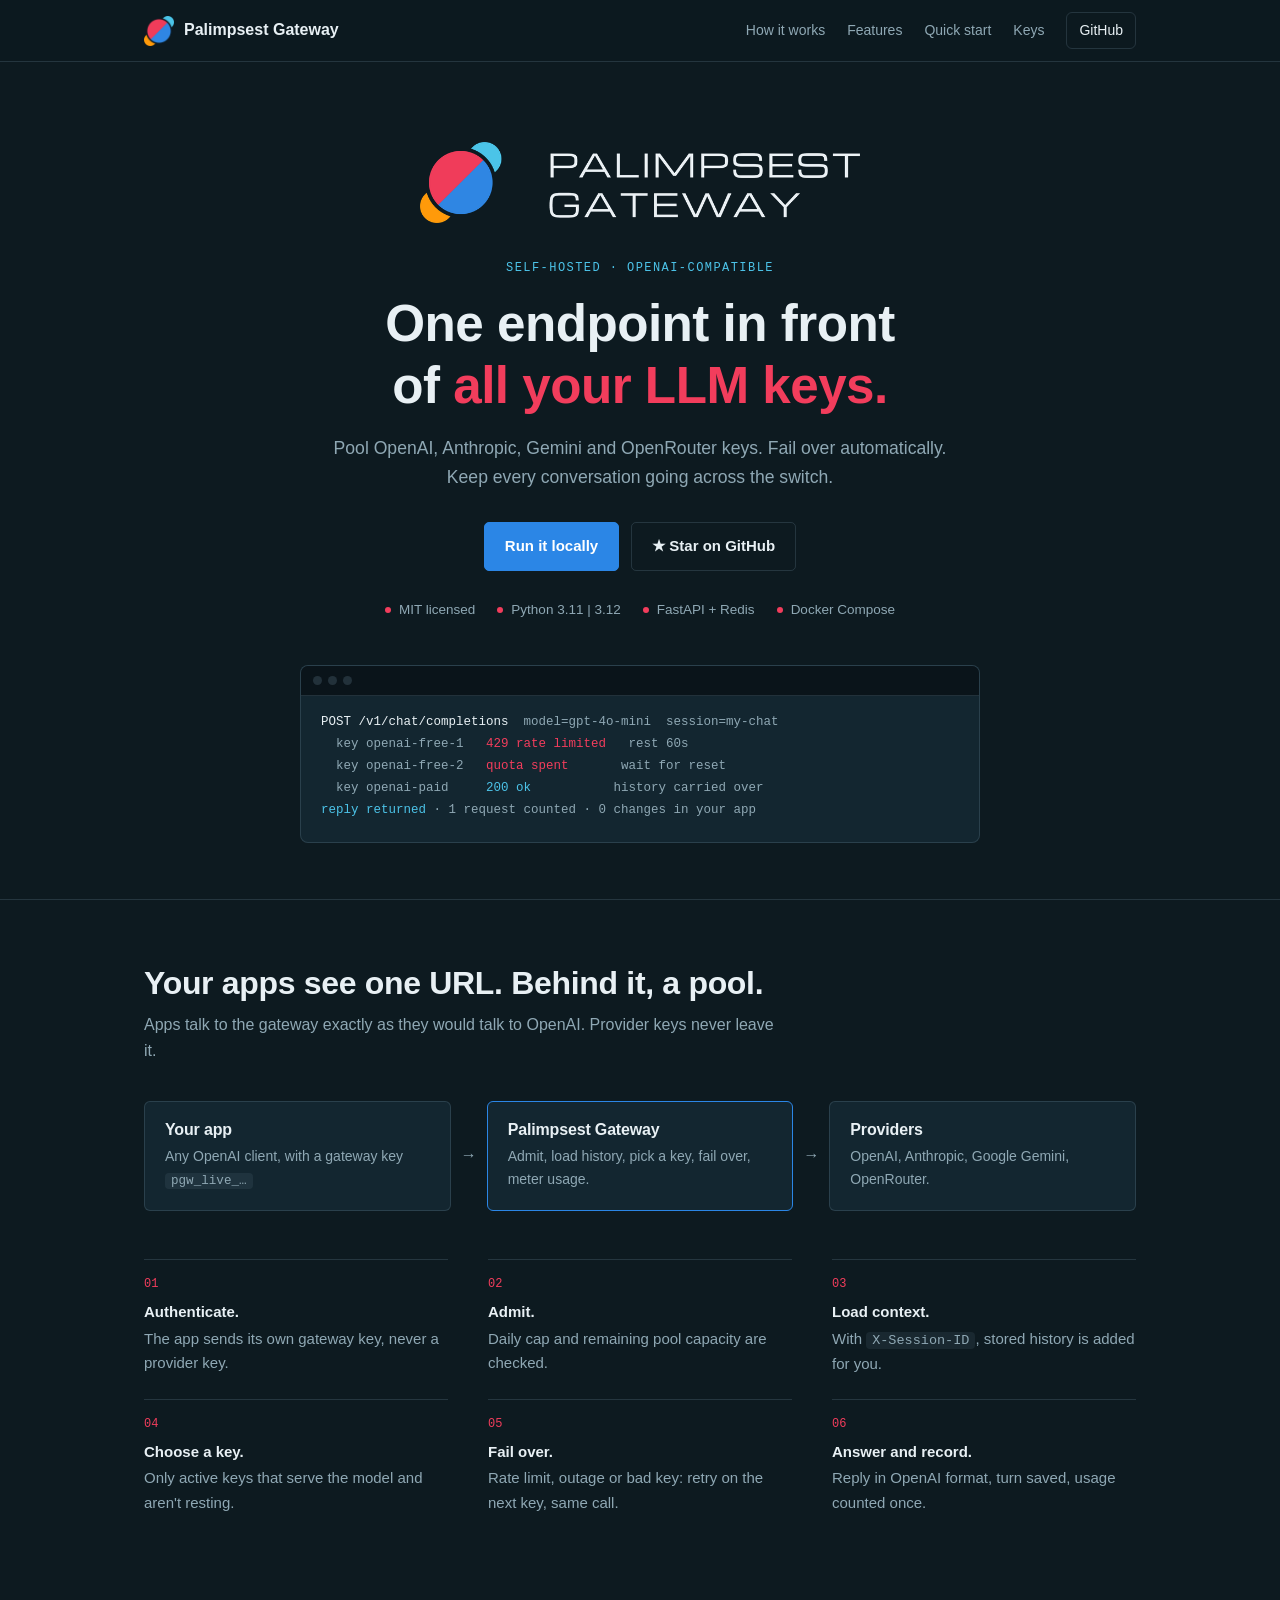
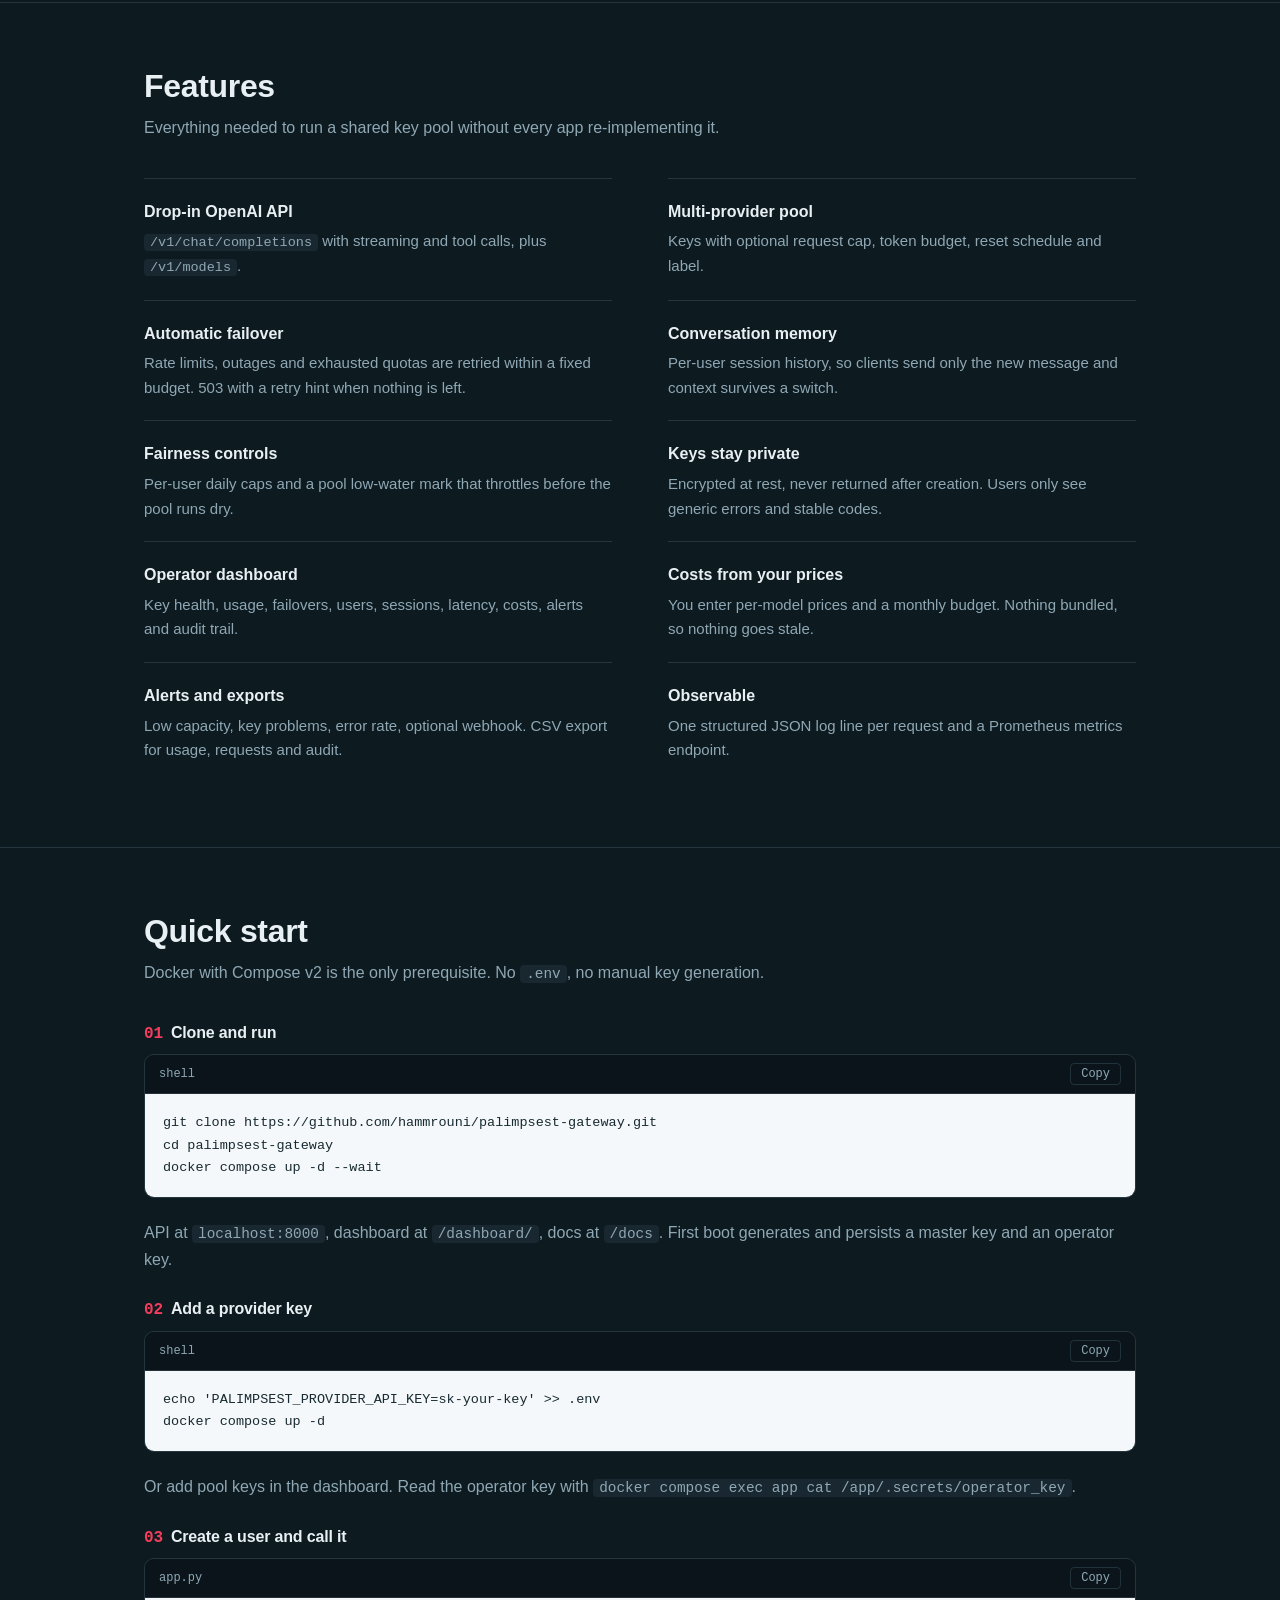
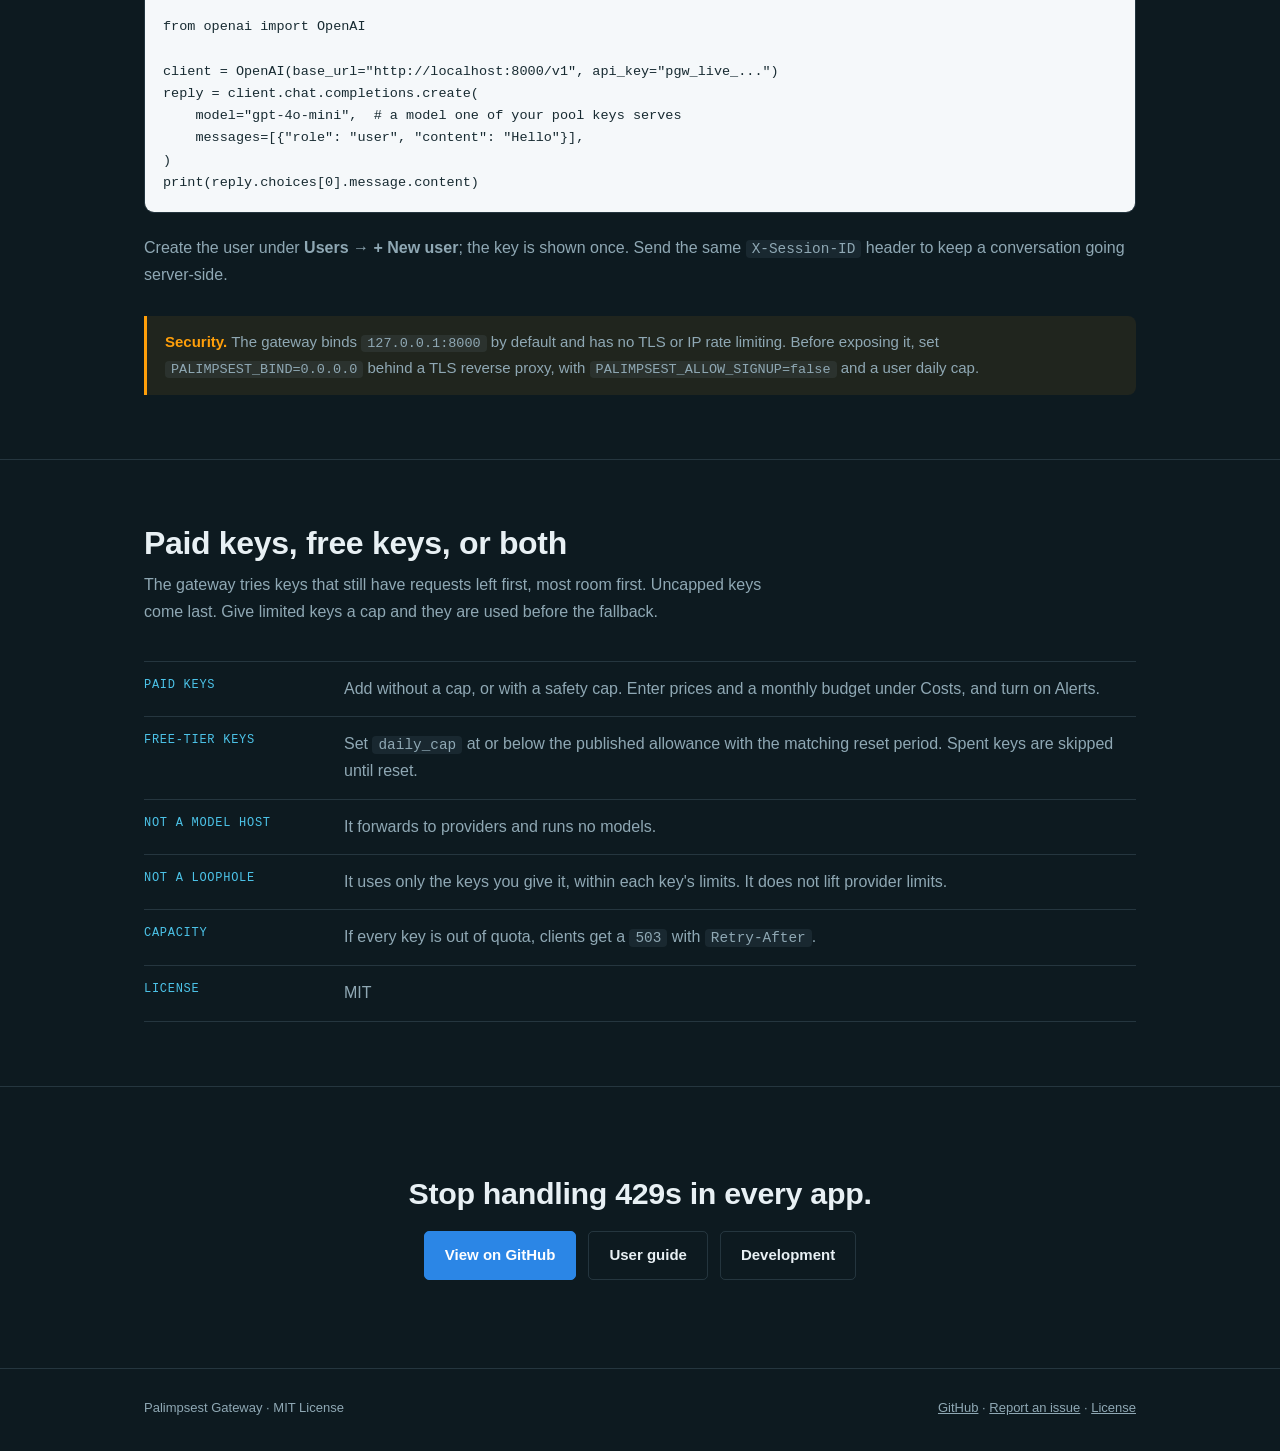
==== site/index.html @ 776d11e3 "ci: add GitHub Pages workflow to publish site/ Deploy site/ to GitHub Pages on pushes to main that t" ====
<!DOCTYPE html>
<html lang="en">
<head>
<meta charset="utf-8">
<meta name="viewport" content="width=device-width, initial-scale=1">
<title>Palimpsest Gateway — One OpenAI-compatible endpoint for all your LLM keys</title>
<meta name="description" content="Self-hosted, OpenAI-compatible gateway. Pool OpenAI, Anthropic, Gemini and OpenRouter keys, fail over automatically, and keep every conversation going. MIT licensed.">
<meta name="theme-color" content="#0d1a20">
<link rel="canonical" href="https://hammrouni.github.io/palimpsest-gateway/">
<meta property="og:type" content="website">
<meta property="og:title" content="Palimpsest Gateway — One OpenAI-compatible endpoint for all your LLM keys">
<meta property="og:description" content="Pool provider keys, fail over automatically, keep conversations going. Self-hosted and MIT licensed.">
<meta property="og:image" content="https://hammrouni.github.io/palimpsest-gateway/assets/icon-512.png">
<meta name="twitter:card" content="summary">
<link rel="icon" href="assets/favicon.ico" sizes="48x48">
<link rel="icon" href="assets/icon-32.png" type="image/png" sizes="32x32">
<link rel="apple-touch-icon" href="assets/apple-touch-icon.png">
<style>
  :root {
    --bg: #0d1a20;
    --bg-2: #132630;
    --bg-3: #0a141a;
    --line: rgba(160, 200, 220, 0.16);
    --text: #e8f0f4;
    --dim: #8fa8b4;
    --red: #f23d5c;
    --blue: #2b86e6;
    --cyan: #4cc3e8;
    --orange: #ff9f0a;
    --paper: #f5f8fa;
    --paper-text: #182b32;
    --mono: ui-monospace, "SFMono-Regular", Menlo, Consolas, monospace;
    --sans: -apple-system, BlinkMacSystemFont, "Segoe UI", Roboto, sans-serif;
  }
  * { box-sizing: border-box; }
  html { scroll-behavior: smooth; color-scheme: dark; }
  body {
    margin: 0; background: var(--bg); color: var(--text);
    font: 16px/1.65 var(--sans); -webkit-font-smoothing: antialiased;
  }
  a { color: var(--cyan); }
  a:focus-visible, button:focus-visible { outline: 2px solid var(--cyan); outline-offset: 3px; }
  .wrap { max-width: 1040px; margin: 0 auto; padding: 0 24px; }
  h1, h2, h3 { margin: 0; line-height: 1.2; letter-spacing: -.01em; }
  code { font-family: var(--mono); font-size: .9em; background: rgba(160,200,220,.08); padding: 1px 6px; border-radius: 4px; }

  /* header */
  .top { position: sticky; top: 0; z-index: 10; background: rgba(13,26,32,.8); backdrop-filter: blur(8px); border-bottom: 1px solid var(--line); }
  .top .wrap { display: flex; align-items: center; justify-content: space-between; gap: 16px; padding-top: 12px; padding-bottom: 12px; flex-wrap: wrap; }
  .brand { display: flex; align-items: center; gap: 10px; color: var(--text); text-decoration: none; font-weight: 600; }
  .brand img { width: 30px; height: 30px; }
  .links { display: flex; align-items: center; gap: 22px; font-size: 14px; flex-wrap: wrap; }
  .links a { color: var(--dim); text-decoration: none; }
  .links a:hover { color: var(--text); }
  .links .gh { color: var(--text); border: 1px solid var(--line); border-radius: 6px; padding: 6px 12px; }
  .links .gh:hover { border-color: var(--cyan); }
  @media (max-width: 640px) {
    .top .wrap { flex-wrap: nowrap; }
    .links a:not(.gh) { display: none; }
  }
  section[id] { scroll-margin-top: 64px; }

  /* hero */
  .hero { padding: 80px 0 56px; text-align: center; }
  .hero .logo { width: min(100%, 440px); height: auto; margin: 0 auto 36px; display: block; }
  .kicker { font-family: var(--mono); font-size: 12px; letter-spacing: .12em; text-transform: uppercase; color: var(--cyan); margin: 0 0 14px; }
  .hero h1 { font-size: clamp(2rem, 5vw, 3.2rem); max-width: 18ch; margin: 0 auto 18px; }
  .hero h1 em { font-style: normal; color: var(--red); }
  .lede { color: var(--dim); font-size: 1.1rem; max-width: 640px; margin: 0 auto 30px; }
  .actions { display: flex; flex-wrap: wrap; gap: 12px; justify-content: center; }
  .btn { display: inline-block; padding: 11px 20px; border-radius: 5px; text-decoration: none; font-weight: 600; font-size: 15px; border: 1px solid var(--line); color: var(--text); transition: border-color .15s, background .15s; }
  .btn:hover { border-color: var(--cyan); }
  .btn.primary { background: var(--blue); border-color: var(--blue); color: #fff; }
  .btn.primary:hover { background: #4a9bf0; border-color: #4a9bf0; }
  .badges { display: flex; flex-wrap: wrap; gap: 8px 22px; justify-content: center; list-style: none; padding: 0; margin: 28px 0 0; }
  .badges li { position: relative; padding-left: 14px; font-size: 13.5px; color: var(--dim); }
  .badges li::before { content: ""; position: absolute; left: 0; top: .6em; width: 6px; height: 6px; border-radius: 50%; background: var(--red); }

  /* sections */
  section { padding: 64px 0; border-top: 1px solid var(--line); }
  .sec-head { margin-bottom: 36px; max-width: 640px; }
  .sec-head h2 { font-size: clamp(1.5rem, 3vw, 2rem); margin-bottom: 10px; }
  .sec-head p { color: var(--dim); margin: 0; }

  /* flow */
  .flow { display: flex; align-items: stretch; gap: 0; flex-wrap: wrap; justify-content: center; }
  .node { flex: 1 1 200px; background: var(--bg-2); border: 1px solid var(--line); border-radius: 6px; padding: 18px 20px; }
  .node h3 { font-size: 1rem; margin-bottom: 6px; }
  .node p { margin: 0; color: var(--dim); font-size: 14px; }
  .node.core { border-color: var(--blue); }
  .arrow { flex: 0 0 36px; display: flex; align-items: center; justify-content: center; color: var(--dim); font-family: var(--mono); }
  @media (max-width: 760px) { .arrow { flex-basis: 100%; height: 28px; transform: rotate(90deg); } }

  .steps { counter-reset: s; list-style: none; padding: 0; margin: 48px 0 0; display: grid; grid-template-columns: repeat(3, 1fr); gap: 0 40px; }
  .steps li { counter-increment: s; padding: 18px 0 22px; border-top: 1px solid var(--line); color: var(--dim); font-size: 15px; }
  .steps li::before { content: "0" counter(s); display: block; font: 12px/1 var(--mono); color: var(--red); margin-bottom: 10px; }
  .steps li b { display: block; color: var(--text); font-weight: 600; margin-bottom: 2px; }
  @media (max-width: 860px) { .steps { grid-template-columns: repeat(2, 1fr); } }
  @media (max-width: 560px) { .steps { grid-template-columns: 1fr; } }

  /* features: flat list, no boxes */
  .feature-list { display: grid; grid-template-columns: repeat(2, 1fr); gap: 0 56px; margin: 0; }
  .feature-list > div { padding: 20px 0; border-top: 1px solid var(--line); }
  .feature-list dt { font-weight: 600; margin-bottom: 4px; }
  .feature-list dd { margin: 0; color: var(--dim); font-size: 15px; }
  @media (max-width: 720px) { .feature-list { grid-template-columns: 1fr; } }

  /* hero terminal */
  .hero-panel { max-width: 680px; margin: 44px auto 0; text-align: left; border: 1px solid var(--line); border-radius: 8px; background: var(--bg-2); overflow: hidden; }
  .panel-chrome { display: flex; gap: 6px; padding: 10px 12px; background: var(--bg-3); border-bottom: 1px solid var(--line); }
  .panel-chrome span { width: 9px; height: 9px; border-radius: 50%; background: var(--line); }
  .panel-body { margin: 0; padding: 16px 20px 20px; font: 12.5px/1.75 var(--mono); color: var(--dim); overflow-x: auto; white-space: pre; }
  .panel-body .p { color: var(--text); }
  .panel-body .bad { color: var(--red); }
  .panel-body .ok { color: var(--cyan); }
  @media (max-width: 640px) {
    .hero { padding: 48px 0 40px; }
    .panel-body { font-size: 11px; padding: 14px; }
    section { padding: 48px 0; }
  }

  /* table */
  .spec { width: 100%; border-collapse: collapse; }
  .spec tr { border-top: 1px solid var(--line); }
  .spec tr:last-child { border-bottom: 1px solid var(--line); }
  .spec th, .spec td { text-align: left; padding: 14px 0; vertical-align: top; font-weight: 400; }
  .spec th { font-family: var(--mono); font-size: 12px; letter-spacing: .06em; text-transform: uppercase; color: var(--cyan); width: 200px; padding-right: 20px; }
  .spec td { color: var(--dim); }
  @media (max-width: 620px) { .spec th, .spec td { display: block; width: auto; padding: 4px 0; } .spec th { padding-top: 14px; } .spec td { padding-bottom: 14px; } }

  /* code */
  .term { margin: 0 0 22px; border-radius: 10px; overflow: hidden; border: 1px solid var(--line); }
  .term-bar { display: flex; justify-content: space-between; align-items: center; background: var(--bg-3); padding: 8px 14px; font: 12px var(--mono); color: var(--dim); border-bottom: 1px solid var(--line); }
  .term pre { margin: 0; padding: 18px; background: var(--paper); color: var(--paper-text); overflow-x: auto; font: 13.5px/1.65 var(--mono); }
  .copy-btn { background: none; border: 1px solid var(--line); color: var(--dim); font: 12px var(--mono); padding: 3px 10px; border-radius: 4px; cursor: pointer; }
  .copy-btn:hover { color: var(--text); border-color: var(--dim); }
  .copy-btn.copied { color: var(--cyan); border-color: var(--cyan); }
  .step-title { font-size: 1rem; margin: 26px 0 10px; }
  .step-title span { color: var(--red); font-family: var(--mono); margin-right: 8px; }
  .note { border-left: 3px solid var(--orange); background: rgba(255,159,10,.08); padding: 14px 18px; border-radius: 0 8px 8px 0; color: var(--dim); font-size: 15px; margin-top: 28px; }
  .note b { color: var(--orange); }

  /* cta + footer */
  .cta { text-align: center; padding: 24px 0; }
  .cta h2 { font-size: clamp(1.4rem, 3vw, 1.9rem); margin-bottom: 20px; }
  footer { border-top: 1px solid var(--line); padding: 28px 0 44px; font-size: 13px; color: var(--dim); }
  footer .wrap { display: flex; justify-content: space-between; gap: 12px; flex-wrap: wrap; }
  footer a { color: var(--dim); }
  footer a:hover { color: var(--text); }
  @media (prefers-reduced-motion: reduce) { html { scroll-behavior: auto; } }
</style>
</head>
<body>

<header class="top">
  <div class="wrap">
    <a class="brand" href="#top"><img src="assets/icon-mark-transparent.png" alt="" width="30" height="30"><span>Palimpsest Gateway</span></a>
    <nav class="links">
      <a href="#how">How it works</a>
      <a href="#features">Features</a>
      <a href="#quickstart">Quick start</a>
      <a href="#keys">Keys</a>
      <a class="gh" href="https://github.com/hammrouni/palimpsest-gateway" target="_blank" rel="noopener">GitHub</a>
    </nav>
  </div>
</header>

<main id="top">
  <section class="hero" style="border-top:none">
    <div class="wrap">
      <img class="logo" src="assets/logo-full-light-800.png" alt="Palimpsest Gateway" width="440" height="110">
      <p class="kicker">Self-hosted · OpenAI-compatible</p>
      <h1>One endpoint in front of <em>all your LLM keys.</em></h1>
      <p class="lede">Pool OpenAI, Anthropic, Gemini and OpenRouter keys. Fail over automatically. Keep every conversation going across the switch.</p>
      <div class="actions">
        <a class="btn primary" href="#quickstart">Run it locally</a>
        <a class="btn" href="https://github.com/hammrouni/palimpsest-gateway" target="_blank" rel="noopener">★ Star on GitHub</a>
      </div>
      <ul class="badges">
        <li>MIT licensed</li>
        <li>Python 3.11 | 3.12</li>
        <li>FastAPI + Redis</li>
        <li>Docker Compose</li>
      </ul>
      <div class="hero-panel" aria-label="Example gateway log">
        <div class="panel-chrome"><span></span><span></span><span></span></div>
<pre class="panel-body"><span class="p">POST /v1/chat/completions</span>  model=gpt-4o-mini  session=my-chat
  key openai-free-1   <span class="bad">429 rate limited</span>   rest 60s
  key openai-free-2   <span class="bad">quota spent</span>       wait for reset
  key openai-paid     <span class="ok">200 ok</span>           history carried over
<span class="ok">reply returned</span> · 1 request counted · 0 changes in your app</pre>
      </div>
    </div>
  </section>

  <section id="how">
    <div class="wrap">
      <div class="sec-head">
        <h2>Your apps see one URL. Behind it, a pool.</h2>
        <p>Apps talk to the gateway exactly as they would talk to OpenAI. Provider keys never leave it.</p>
      </div>
      <div class="flow">
        <div class="node"><h3>Your app</h3><p>Any OpenAI client, with a gateway key <code>pgw_live_…</code></p></div>
        <div class="arrow" aria-hidden="true">→</div>
        <div class="node core"><h3>Palimpsest Gateway</h3><p>Admit, load history, pick a key, fail over, meter usage.</p></div>
        <div class="arrow" aria-hidden="true">→</div>
        <div class="node"><h3>Providers</h3><p>OpenAI, Anthropic, Google Gemini, OpenRouter.</p></div>
      </div>
      <ol class="steps">
        <li><b>Authenticate.</b> The app sends its own gateway key, never a provider key.</li>
        <li><b>Admit.</b> Daily cap and remaining pool capacity are checked.</li>
        <li><b>Load context.</b> With <code>X-Session-ID</code>, stored history is added for you.</li>
        <li><b>Choose a key.</b> Only active keys that serve the model and aren't resting.</li>
        <li><b>Fail over.</b> Rate limit, outage or bad key: retry on the next key, same call.</li>
        <li><b>Answer and record.</b> Reply in OpenAI format, turn saved, usage counted once.</li>
      </ol>
    </div>
  </section>

  <section id="features">
    <div class="wrap">
      <div class="sec-head">
        <h2>Features</h2>
        <p>Everything needed to run a shared key pool without every app re-implementing it.</p>
      </div>
      <dl class="feature-list">
        <div><dt>Drop-in OpenAI API</dt><dd><code>/v1/chat/completions</code> with streaming and tool calls, plus <code>/v1/models</code>.</dd></div>
        <div><dt>Multi-provider pool</dt><dd>Keys with optional request cap, token budget, reset schedule and label.</dd></div>
        <div><dt>Automatic failover</dt><dd>Rate limits, outages and exhausted quotas are retried within a fixed budget. 503 with a retry hint when nothing is left.</dd></div>
        <div><dt>Conversation memory</dt><dd>Per-user session history, so clients send only the new message and context survives a switch.</dd></div>
        <div><dt>Fairness controls</dt><dd>Per-user daily caps and a pool low-water mark that throttles before the pool runs dry.</dd></div>
        <div><dt>Keys stay private</dt><dd>Encrypted at rest, never returned after creation. Users only see generic errors and stable codes.</dd></div>
        <div><dt>Operator dashboard</dt><dd>Key health, usage, failovers, users, sessions, latency, costs, alerts and audit trail.</dd></div>
        <div><dt>Costs from your prices</dt><dd>You enter per-model prices and a monthly budget. Nothing bundled, so nothing goes stale.</dd></div>
        <div><dt>Alerts and exports</dt><dd>Low capacity, key problems, error rate, optional webhook. CSV export for usage, requests and audit.</dd></div>
        <div><dt>Observable</dt><dd>One structured JSON log line per request and a Prometheus metrics endpoint.</dd></div>
      </dl>
    </div>
  </section>

  <section id="quickstart">
    <div class="wrap">
      <div class="sec-head">
        <h2>Quick start</h2>
        <p>Docker with Compose v2 is the only prerequisite. No <code>.env</code>, no manual key generation.</p>
      </div>

      <h3 class="step-title"><span>01</span>Clone and run</h3>
      <div class="term">
        <div class="term-bar"><span>shell</span><button class="copy-btn" data-copy="git clone https://github.com/hammrouni/palimpsest-gateway.git&#10;cd palimpsest-gateway&#10;docker compose up -d --wait" type="button">Copy</button></div>
<pre>git clone https://github.com/hammrouni/palimpsest-gateway.git
cd palimpsest-gateway
docker compose up -d --wait</pre>
      </div>
      <p style="color:var(--dim);margin:0">API at <code>localhost:8000</code>, dashboard at <code>/dashboard/</code>, docs at <code>/docs</code>. First boot generates and persists a master key and an operator key.</p>

      <h3 class="step-title"><span>02</span>Add a provider key</h3>
      <div class="term">
        <div class="term-bar"><span>shell</span><button class="copy-btn" data-copy="echo 'PALIMPSEST_PROVIDER_API_KEY=sk-your-key' >> .env&#10;docker compose up -d" type="button">Copy</button></div>
<pre>echo 'PALIMPSEST_PROVIDER_API_KEY=sk-your-key' &gt;&gt; .env
docker compose up -d</pre>
      </div>
      <p style="color:var(--dim);margin:0">Or add pool keys in the dashboard. Read the operator key with <code>docker compose exec app cat /app/.secrets/operator_key</code>.</p>

      <h3 class="step-title"><span>03</span>Create a user and call it</h3>
      <div class="term">
        <div class="term-bar"><span>app.py</span><button class="copy-btn" data-copy="from openai import OpenAI&#10;&#10;client = OpenAI(base_url=&quot;http://localhost:8000/v1&quot;, api_key=&quot;pgw_live_...&quot;)&#10;reply = client.chat.completions.create(&#10;    model=&quot;gpt-4o-mini&quot;,  # a model one of your pool keys serves&#10;    messages=[{&quot;role&quot;: &quot;user&quot;, &quot;content&quot;: &quot;Hello&quot;}],&#10;)&#10;print(reply.choices[0].message.content)" type="button">Copy</button></div>
<pre>from openai import OpenAI

client = OpenAI(base_url="http://localhost:8000/v1", api_key="pgw_live_...")
reply = client.chat.completions.create(
    model="gpt-4o-mini",  # a model one of your pool keys serves
    messages=[{"role": "user", "content": "Hello"}],
)
print(reply.choices[0].message.content)</pre>
      </div>
      <p style="color:var(--dim);margin:0">Create the user under <b>Users → + New user</b>; the key is shown once. Send the same <code>X-Session-ID</code> header to keep a conversation going server-side.</p>

      <div class="note"><b>Security.</b> The gateway binds <code>127.0.0.1:8000</code> by default and has no TLS or IP rate limiting. Before exposing it, set <code>PALIMPSEST_BIND=0.0.0.0</code> behind a TLS reverse proxy, with <code>PALIMPSEST_ALLOW_SIGNUP=false</code> and a user daily cap.</div>
    </div>
  </section>

  <section id="keys">
    <div class="wrap">
      <div class="sec-head">
        <h2>Paid keys, free keys, or both</h2>
        <p>The gateway tries keys that still have requests left first, most room first. Uncapped keys come last. Give limited keys a cap and they are used before the fallback.</p>
      </div>
      <table class="spec">
        <tr><th>Paid keys</th><td>Add without a cap, or with a safety cap. Enter prices and a monthly budget under Costs, and turn on Alerts.</td></tr>
        <tr><th>Free-tier keys</th><td>Set <code>daily_cap</code> at or below the published allowance with the matching reset period. Spent keys are skipped until reset.</td></tr>
        <tr><th>Not a model host</th><td>It forwards to providers and runs no models.</td></tr>
        <tr><th>Not a loophole</th><td>It uses only the keys you give it, within each key's limits. It does not lift provider limits.</td></tr>
        <tr><th>Capacity</th><td>If every key is out of quota, clients get a <code>503</code> with <code>Retry-After</code>.</td></tr>
        <tr><th>License</th><td>MIT</td></tr>
      </table>
    </div>
  </section>

  <section>
    <div class="wrap">
      <div class="cta">
        <h2>Stop handling 429s in every app.</h2>
        <div class="actions">
          <a class="btn primary" href="https://github.com/hammrouni/palimpsest-gateway" target="_blank" rel="noopener">View on GitHub</a>
          <a class="btn" href="https://github.com/hammrouni/palimpsest-gateway/blob/main/docs/USER_GUIDE.md" target="_blank" rel="noopener">User guide</a>
          <a class="btn" href="https://github.com/hammrouni/palimpsest-gateway/blob/main/docs/DEVELOPMENT.md" target="_blank" rel="noopener">Development</a>
        </div>
      </div>
    </div>
  </section>
</main>

<footer>
  <div class="wrap">
    <span>Palimpsest Gateway · MIT License</span>
    <span>
      <a href="https://github.com/hammrouni/palimpsest-gateway" target="_blank" rel="noopener">GitHub</a> ·
      <a href="https://github.com/hammrouni/palimpsest-gateway/issues" target="_blank" rel="noopener">Report an issue</a> ·
      <a href="https://github.com/hammrouni/palimpsest-gateway/blob/main/LICENSE" target="_blank" rel="noopener">License</a>
    </span>
  </div>
</footer>

<script>
  document.querySelectorAll('.copy-btn').forEach(function (btn) {
    btn.addEventListener('click', function () {
      var text = btn.getAttribute('data-copy');
      function done() {
        btn.textContent = 'Copied';
        btn.classList.add('copied');
        setTimeout(function () { btn.textContent = 'Copy'; btn.classList.remove('copied'); }, 1500);
      }
      function fallback() {
        var ta = document.createElement('textarea');
        ta.value = text;
        ta.style.position = 'fixed';
        ta.style.opacity = '0';
        document.body.appendChild(ta);
        ta.select();
        try { document.execCommand('copy'); done(); } catch (e) {}
        document.body.removeChild(ta);
      }
      if (navigator.clipboard && window.isSecureContext) {
        navigator.clipboard.writeText(text).then(done, fallback);
      } else {
        fallback();
      }
    });
  });
</script>
</body>
</html>
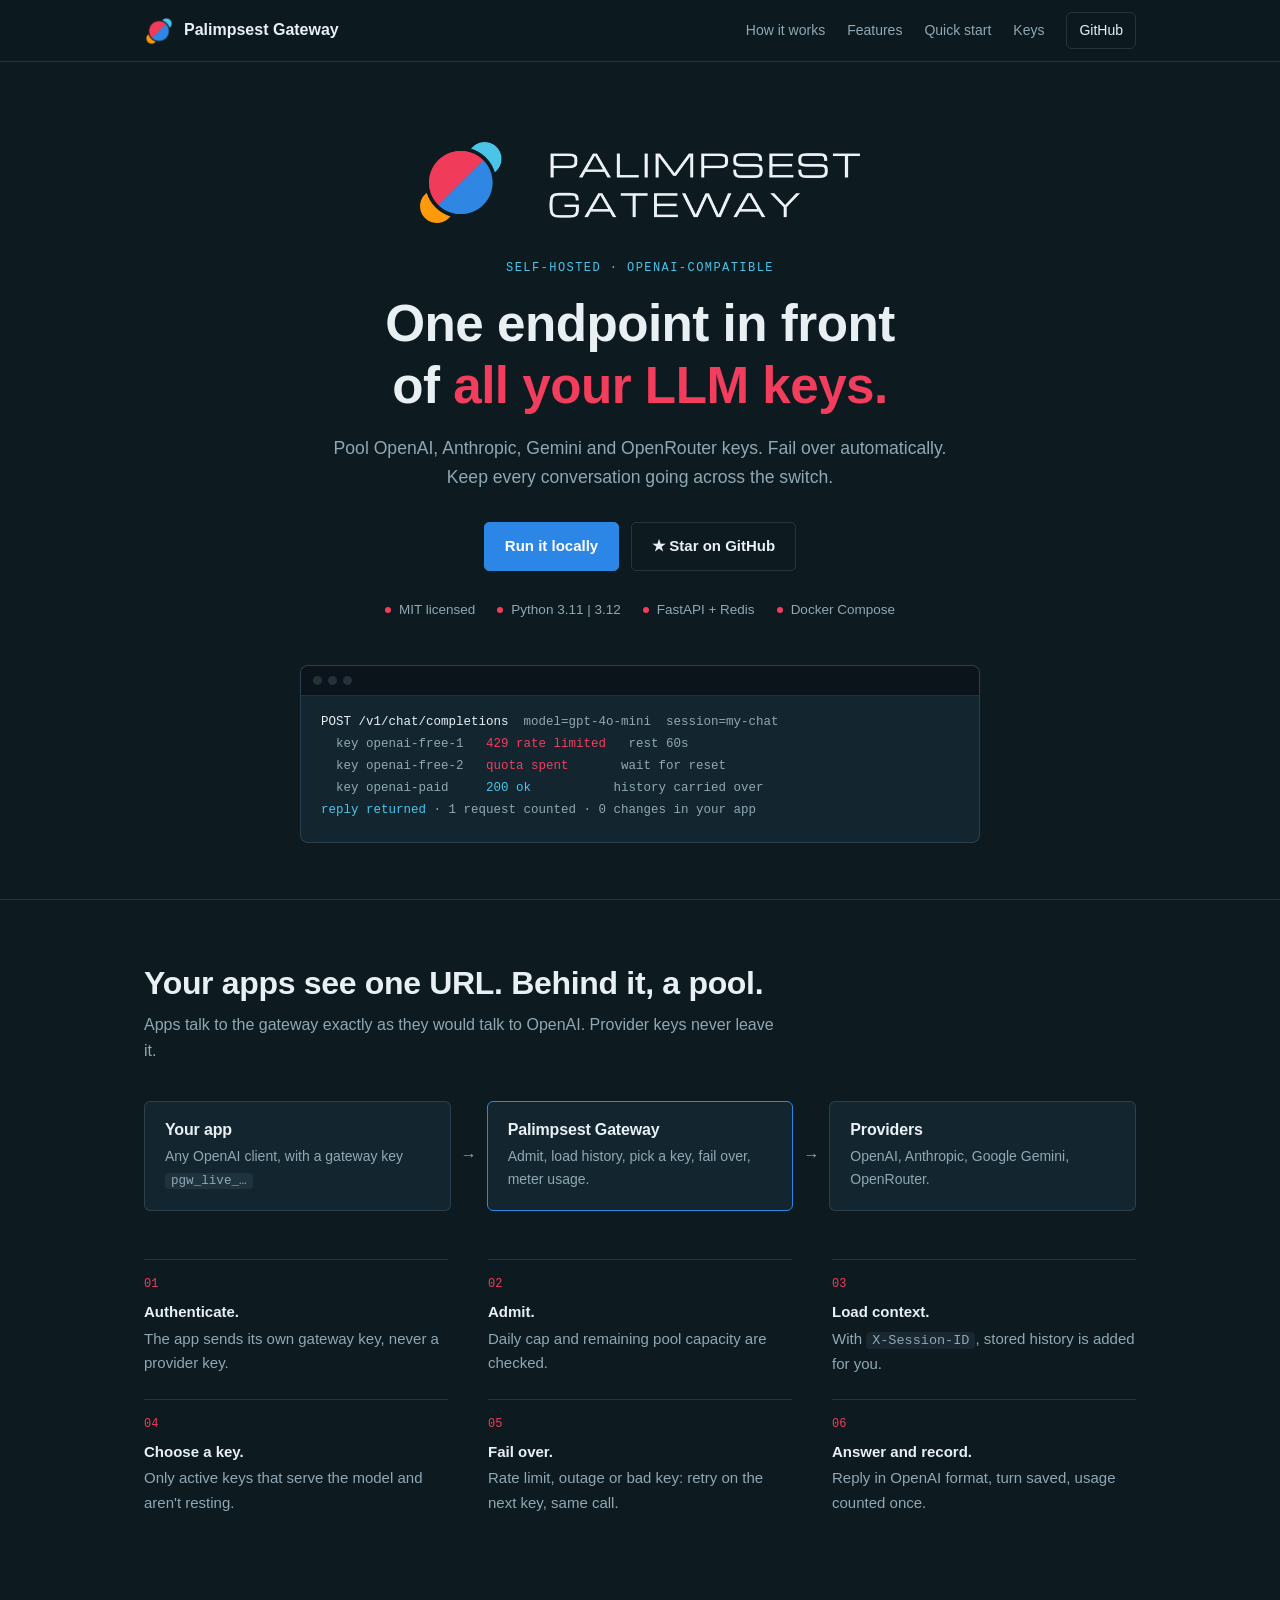
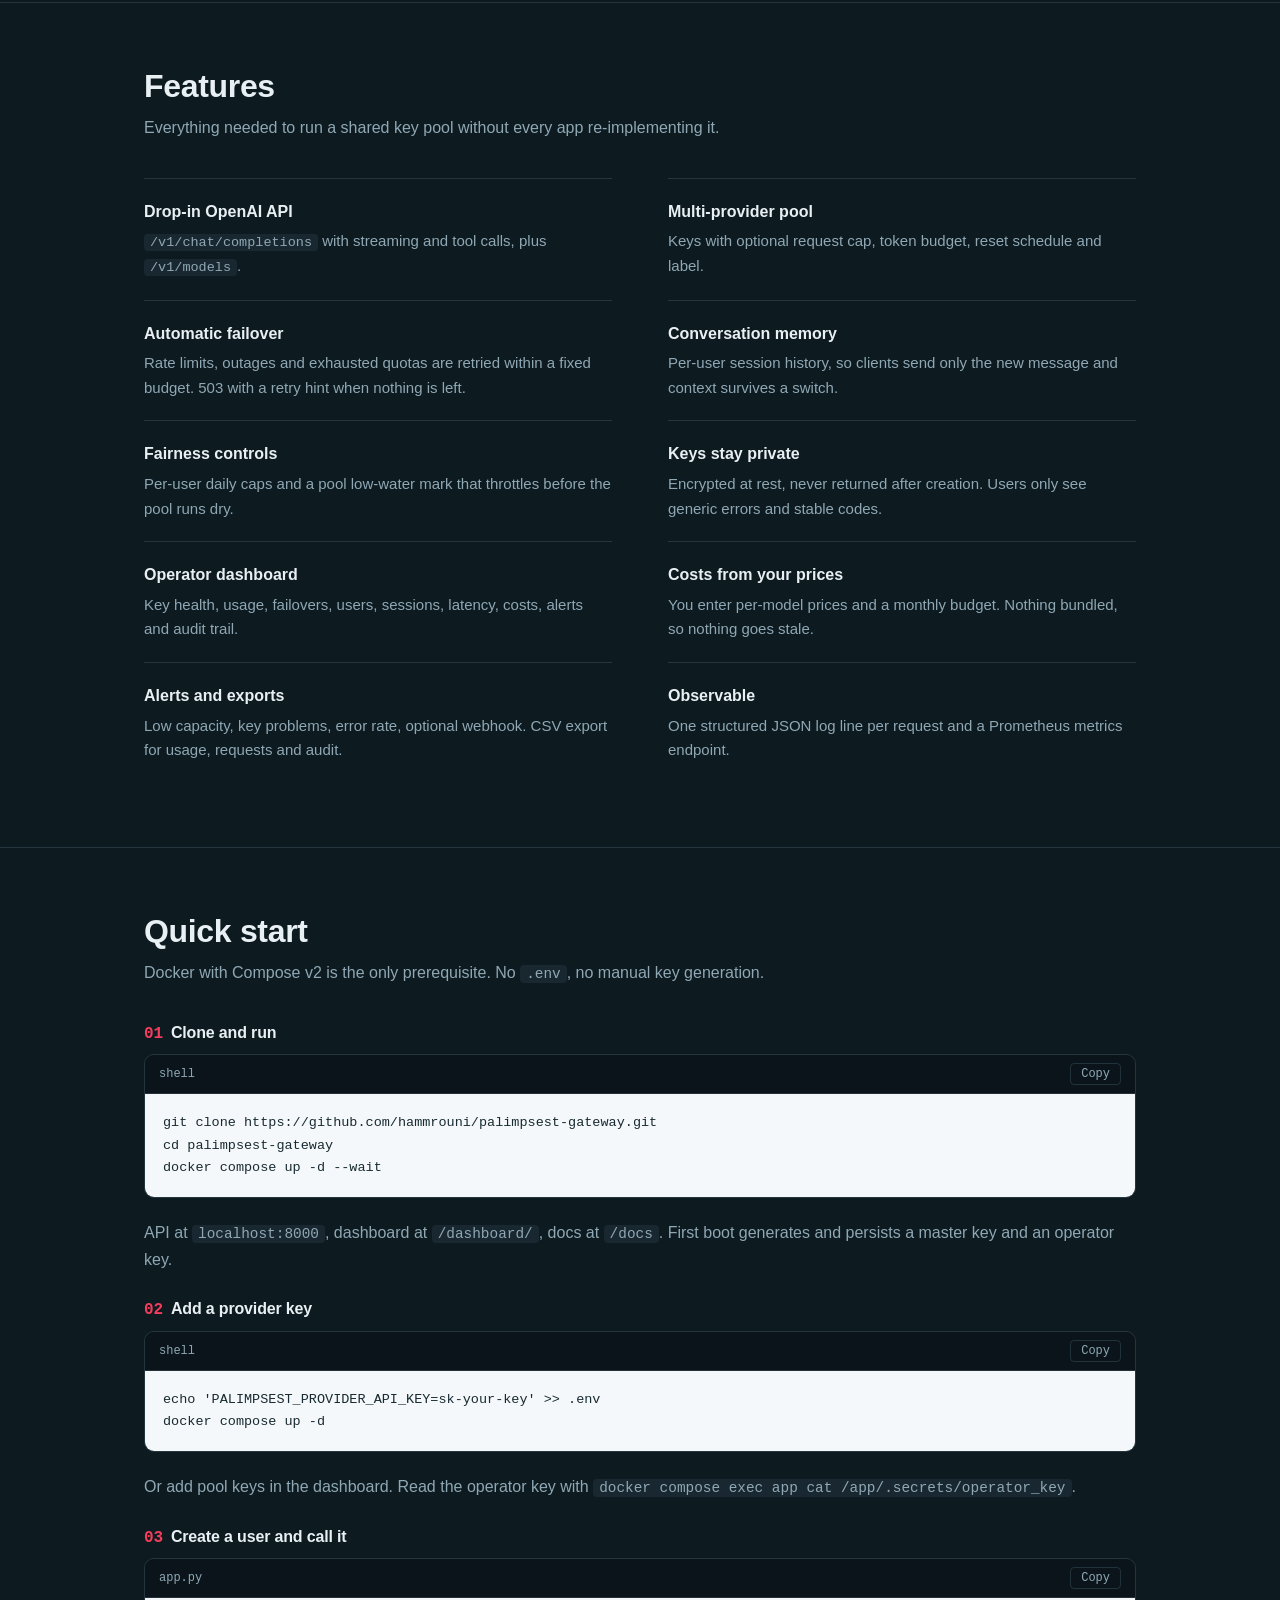
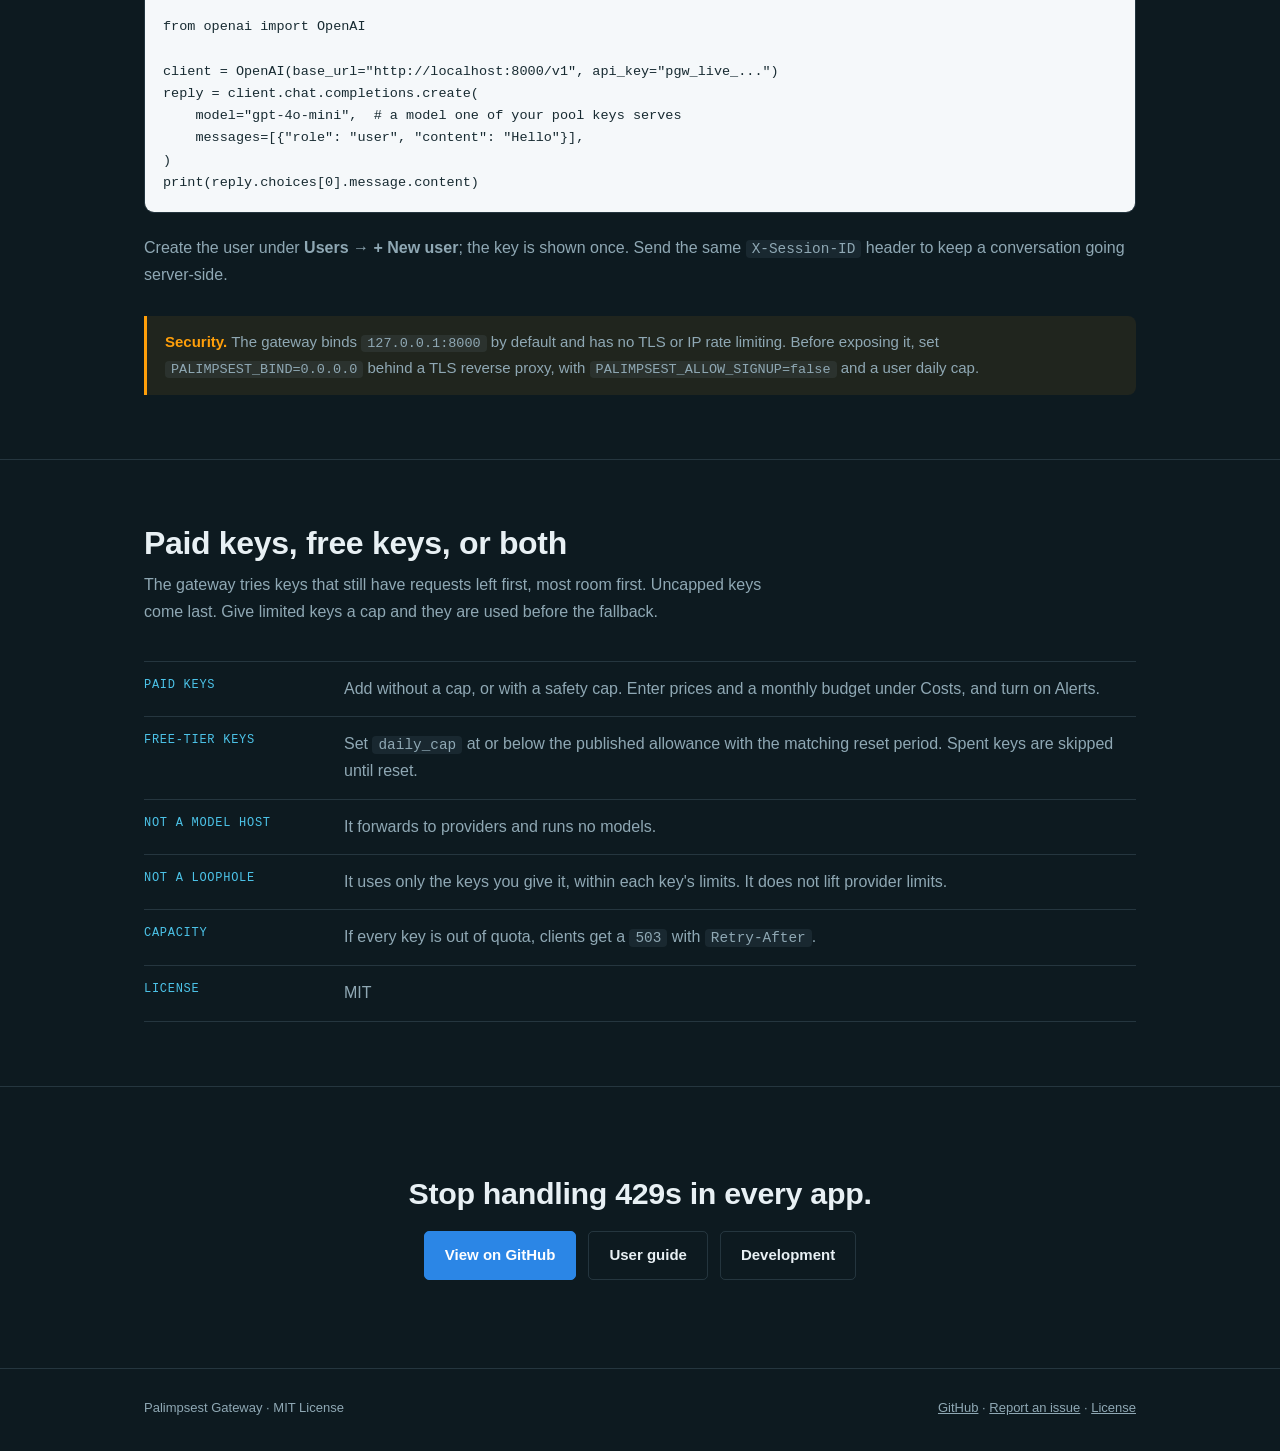
==== commit da5440c2: "feat: count rate-limit refusals as throttled and speed up the dashboard Rate limits: - Capacity refu" ====
--- a/site/index.html
+++ b/site/index.html
@@ -154,7 +154,7 @@
 
 <header class="top">
   <div class="wrap">
-    <a class="brand" href="#top"><img src="assets/icon-mark-transparent.png" alt="" width="30" height="30"><span>Palimpsest Gateway</span></a>
+    <a class="brand" href="#top"><img src="assets/icon-64.png" alt="" width="30" height="30" decoding="async"><span>Palimpsest Gateway</span></a>
     <nav class="links">
       <a href="#how">How it works</a>
       <a href="#features">Features</a>
@@ -168,7 +168,7 @@
 <main id="top">
   <section class="hero" style="border-top:none">
     <div class="wrap">
-      <img class="logo" src="assets/logo-full-light-800.png" alt="Palimpsest Gateway" width="440" height="110">
+      <img class="logo" src="assets/logo-full-light-800.png" alt="Palimpsest Gateway" width="440" height="81" fetchpriority="high">
       <p class="kicker">Self-hosted · OpenAI-compatible</p>
       <h1>One endpoint in front of <em>all your LLM keys.</em></h1>
       <p class="lede">Pool OpenAI, Anthropic, Gemini and OpenRouter keys. Fail over automatically. Keep every conversation going across the switch.</p>
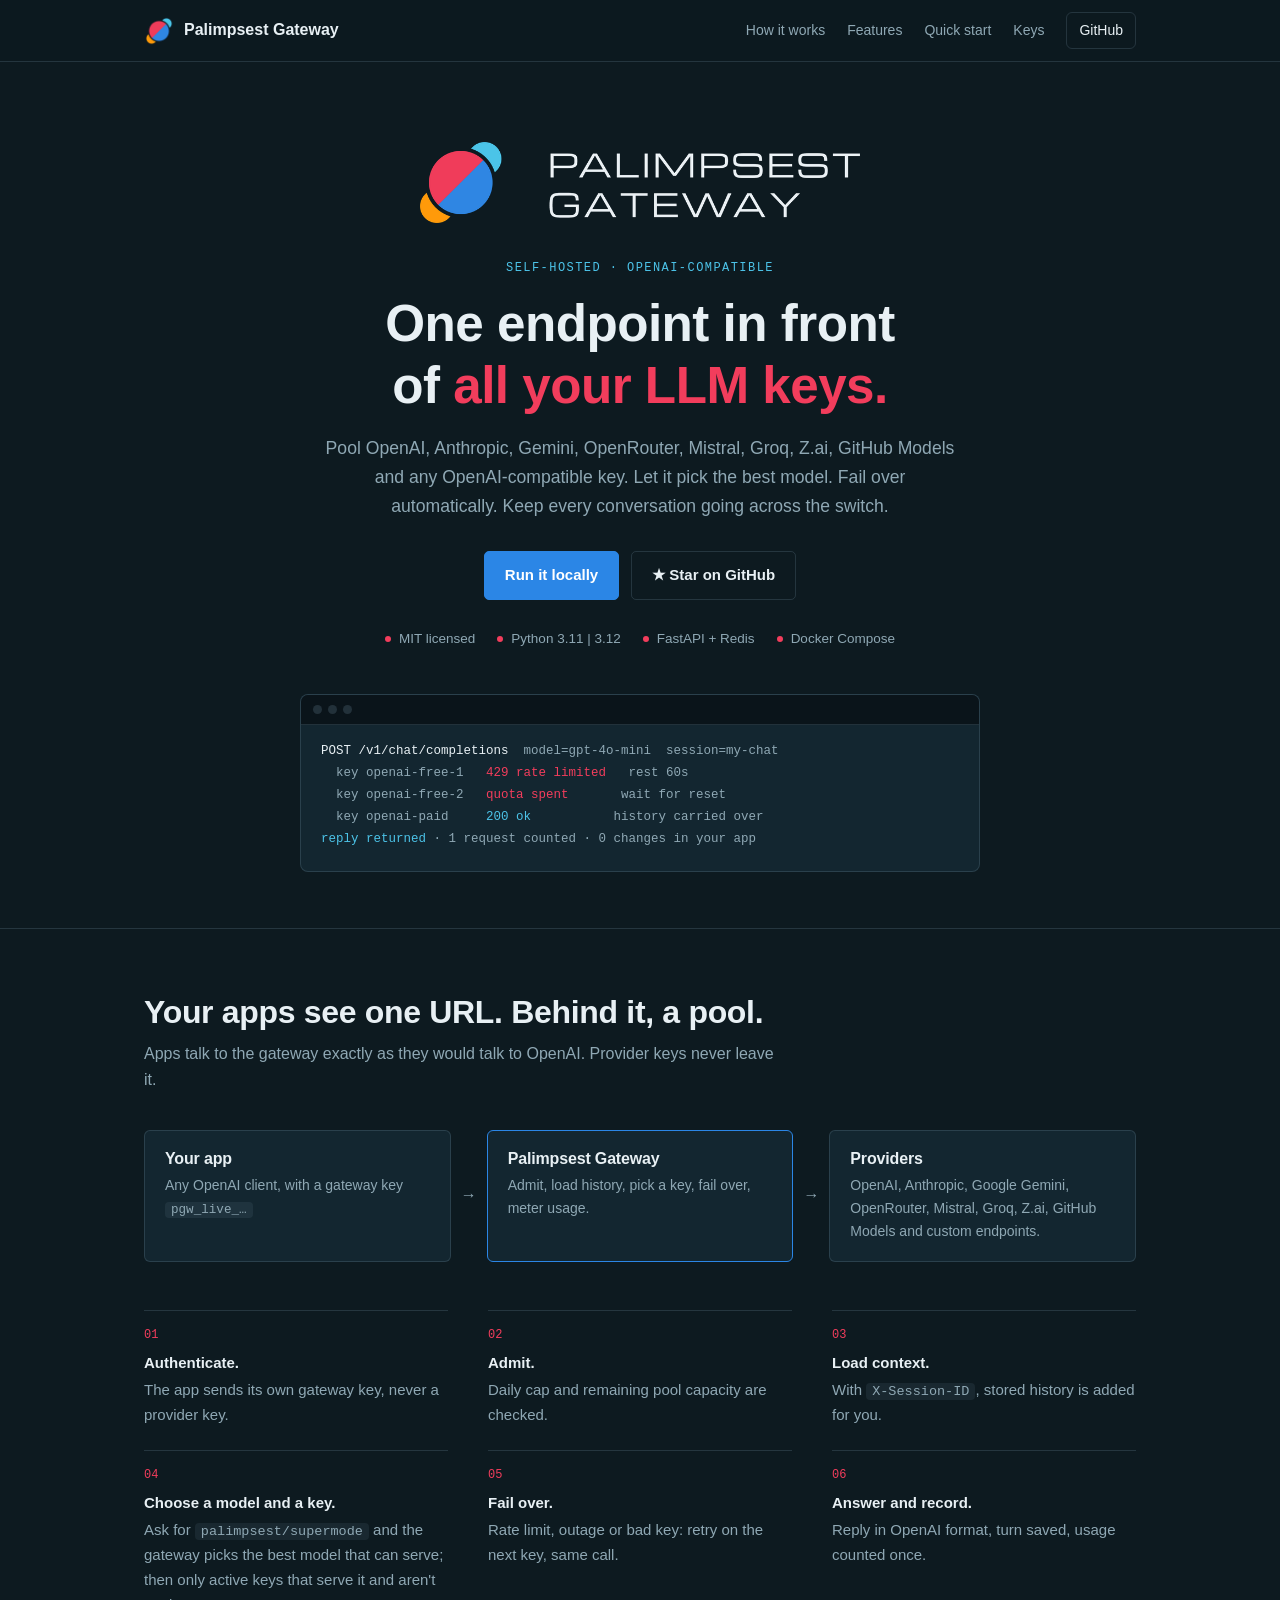
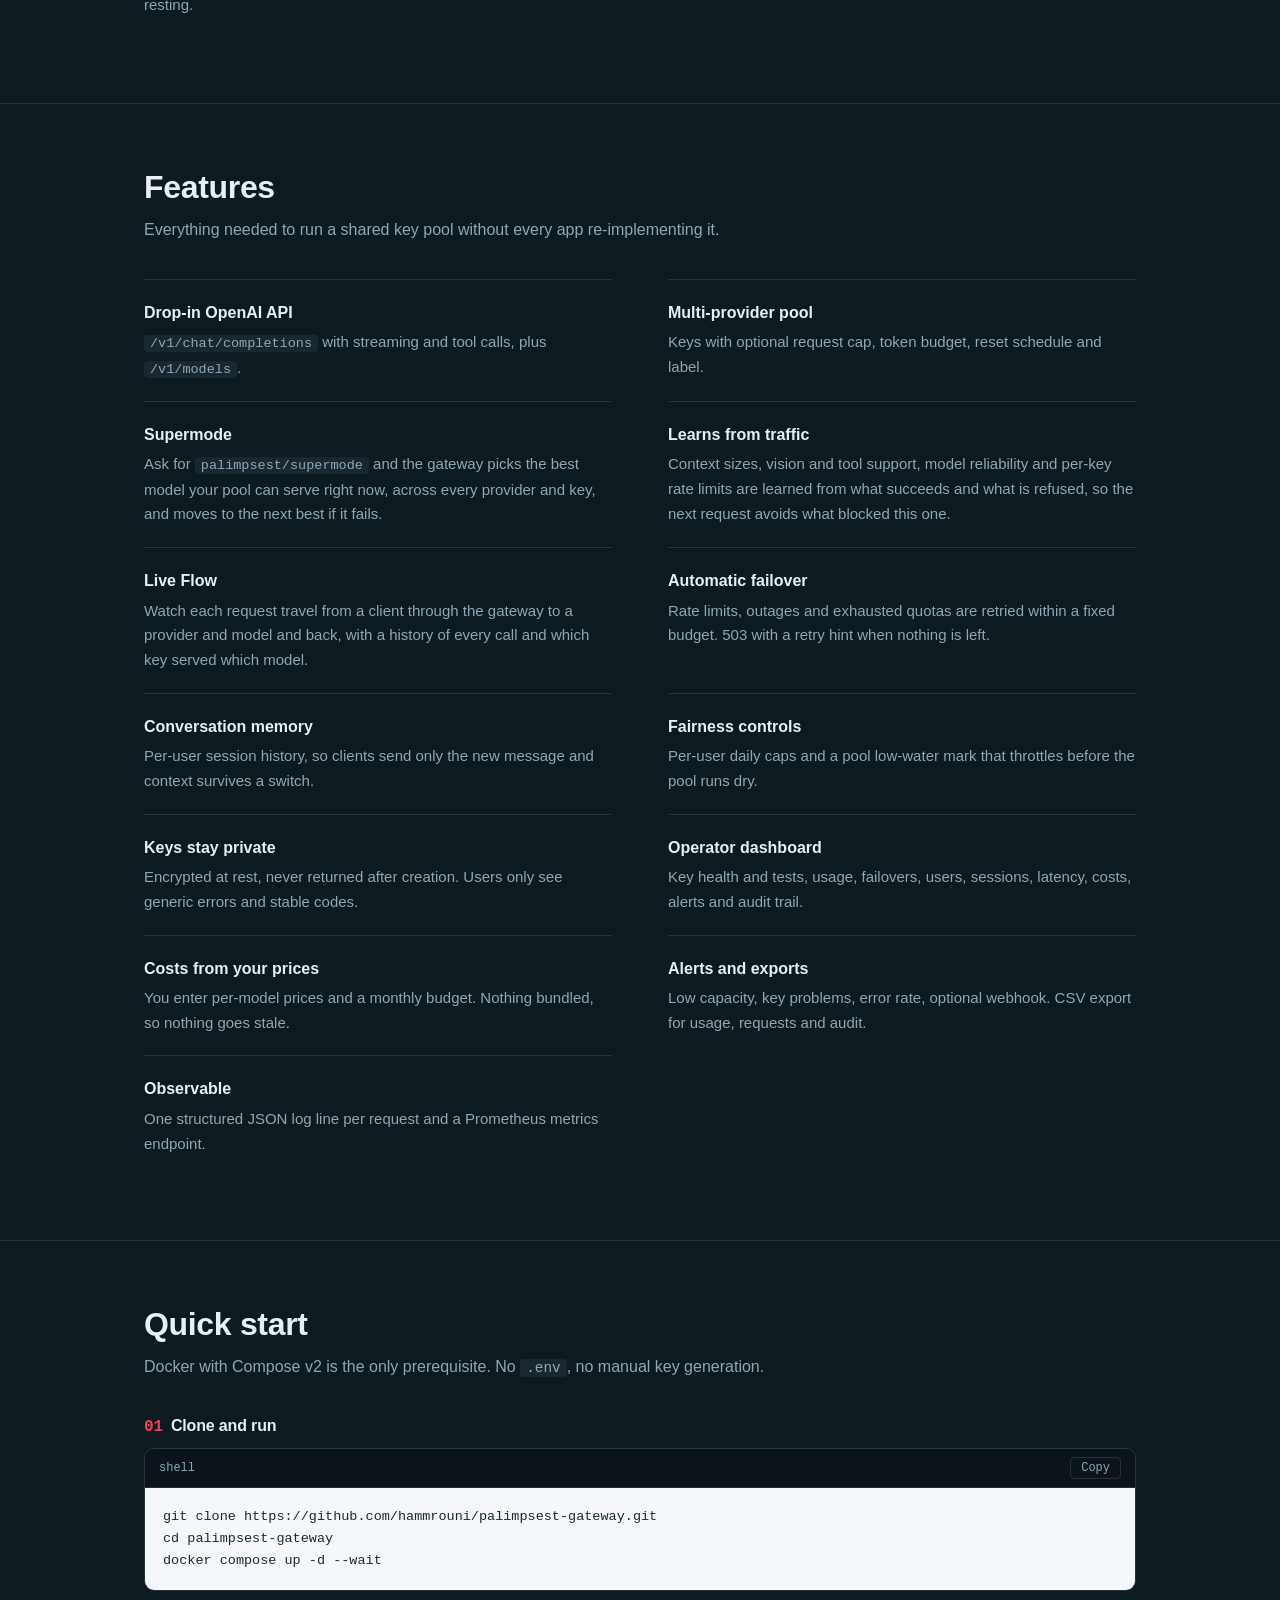
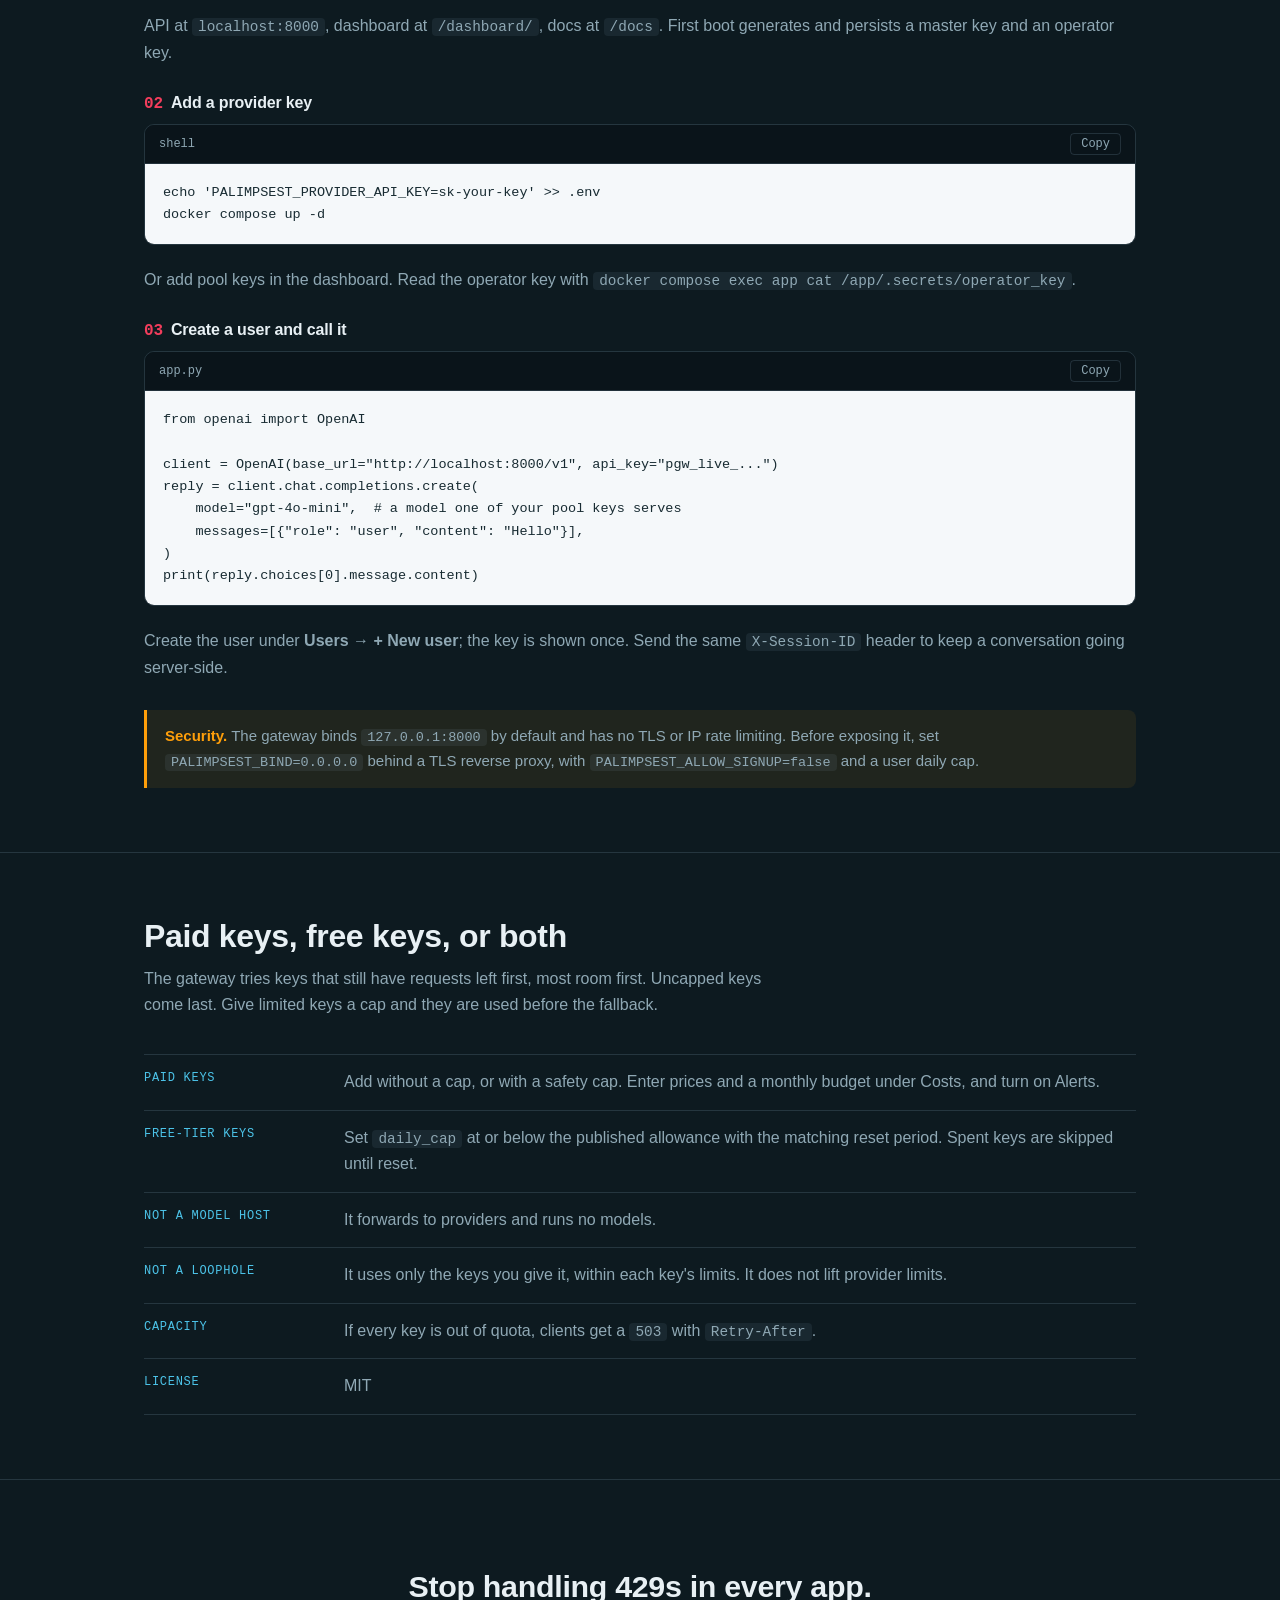
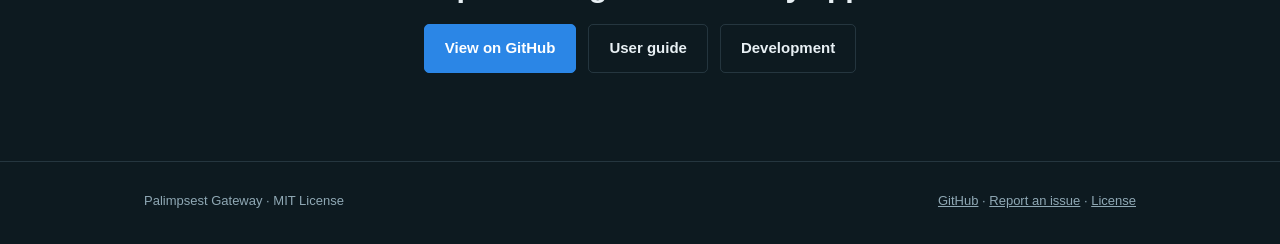
==== commit 042d05cd: "docs: add supermode, auto-improve and Live Flow to the README and the site - README: feature bullets" ====
--- a/site/index.html
+++ b/site/index.html
@@ -4,7 +4,7 @@
 <meta charset="utf-8">
 <meta name="viewport" content="width=device-width, initial-scale=1">
 <title>Palimpsest Gateway — One OpenAI-compatible endpoint for all your LLM keys</title>
-<meta name="description" content="Self-hosted, OpenAI-compatible gateway. Pool OpenAI, Anthropic, Gemini and OpenRouter keys, fail over automatically, and keep every conversation going. MIT licensed.">
+<meta name="description" content="Self-hosted, OpenAI-compatible gateway. Pool OpenAI, Anthropic, Gemini, OpenRouter, Mistral, Groq, Z.ai, GitHub Models and custom keys, let it pick the best model, fail over automatically, and keep every conversation going. MIT licensed.">
 <meta name="theme-color" content="#0d1a20">
 <link rel="canonical" href="https://hammrouni.github.io/palimpsest-gateway/">
 <meta property="og:type" content="website">
@@ -171,7 +171,7 @@
       <img class="logo" src="assets/logo-full-light-800.png" alt="Palimpsest Gateway" width="440" height="81" fetchpriority="high">
       <p class="kicker">Self-hosted · OpenAI-compatible</p>
       <h1>One endpoint in front of <em>all your LLM keys.</em></h1>
-      <p class="lede">Pool OpenAI, Anthropic, Gemini and OpenRouter keys. Fail over automatically. Keep every conversation going across the switch.</p>
+      <p class="lede">Pool OpenAI, Anthropic, Gemini, OpenRouter, Mistral, Groq, Z.ai, GitHub Models and any OpenAI-compatible key. Let it pick the best model. Fail over automatically. Keep every conversation going across the switch.</p>
       <div class="actions">
         <a class="btn primary" href="#quickstart">Run it locally</a>
         <a class="btn" href="https://github.com/hammrouni/palimpsest-gateway" target="_blank" rel="noopener">★ Star on GitHub</a>
@@ -204,13 +204,13 @@
         <div class="arrow" aria-hidden="true">→</div>
         <div class="node core"><h3>Palimpsest Gateway</h3><p>Admit, load history, pick a key, fail over, meter usage.</p></div>
         <div class="arrow" aria-hidden="true">→</div>
-        <div class="node"><h3>Providers</h3><p>OpenAI, Anthropic, Google Gemini, OpenRouter.</p></div>
+        <div class="node"><h3>Providers</h3><p>OpenAI, Anthropic, Google Gemini, OpenRouter, Mistral, Groq, Z.ai, GitHub Models and custom endpoints.</p></div>
       </div>
       <ol class="steps">
         <li><b>Authenticate.</b> The app sends its own gateway key, never a provider key.</li>
         <li><b>Admit.</b> Daily cap and remaining pool capacity are checked.</li>
         <li><b>Load context.</b> With <code>X-Session-ID</code>, stored history is added for you.</li>
-        <li><b>Choose a key.</b> Only active keys that serve the model and aren't resting.</li>
+        <li><b>Choose a model and a key.</b> Ask for <code>palimpsest/supermode</code> and the gateway picks the best model that can serve; then only active keys that serve it and aren't resting.</li>
         <li><b>Fail over.</b> Rate limit, outage or bad key: retry on the next key, same call.</li>
         <li><b>Answer and record.</b> Reply in OpenAI format, turn saved, usage counted once.</li>
       </ol>
@@ -226,11 +226,14 @@
       <dl class="feature-list">
         <div><dt>Drop-in OpenAI API</dt><dd><code>/v1/chat/completions</code> with streaming and tool calls, plus <code>/v1/models</code>.</dd></div>
         <div><dt>Multi-provider pool</dt><dd>Keys with optional request cap, token budget, reset schedule and label.</dd></div>
+        <div><dt>Supermode</dt><dd>Ask for <code>palimpsest/supermode</code> and the gateway picks the best model your pool can serve right now, across every provider and key, and moves to the next best if it fails.</dd></div>
+        <div><dt>Learns from traffic</dt><dd>Context sizes, vision and tool support, model reliability and per-key rate limits are learned from what succeeds and what is refused, so the next request avoids what blocked this one.</dd></div>
+        <div><dt>Live Flow</dt><dd>Watch each request travel from a client through the gateway to a provider and model and back, with a history of every call and which key served which model.</dd></div>
         <div><dt>Automatic failover</dt><dd>Rate limits, outages and exhausted quotas are retried within a fixed budget. 503 with a retry hint when nothing is left.</dd></div>
         <div><dt>Conversation memory</dt><dd>Per-user session history, so clients send only the new message and context survives a switch.</dd></div>
         <div><dt>Fairness controls</dt><dd>Per-user daily caps and a pool low-water mark that throttles before the pool runs dry.</dd></div>
         <div><dt>Keys stay private</dt><dd>Encrypted at rest, never returned after creation. Users only see generic errors and stable codes.</dd></div>
-        <div><dt>Operator dashboard</dt><dd>Key health, usage, failovers, users, sessions, latency, costs, alerts and audit trail.</dd></div>
+        <div><dt>Operator dashboard</dt><dd>Key health and tests, usage, failovers, users, sessions, latency, costs, alerts and audit trail.</dd></div>
         <div><dt>Costs from your prices</dt><dd>You enter per-model prices and a monthly budget. Nothing bundled, so nothing goes stale.</dd></div>
         <div><dt>Alerts and exports</dt><dd>Low capacity, key problems, error rate, optional webhook. CSV export for usage, requests and audit.</dd></div>
         <div><dt>Observable</dt><dd>One structured JSON log line per request and a Prometheus metrics endpoint.</dd></div>
